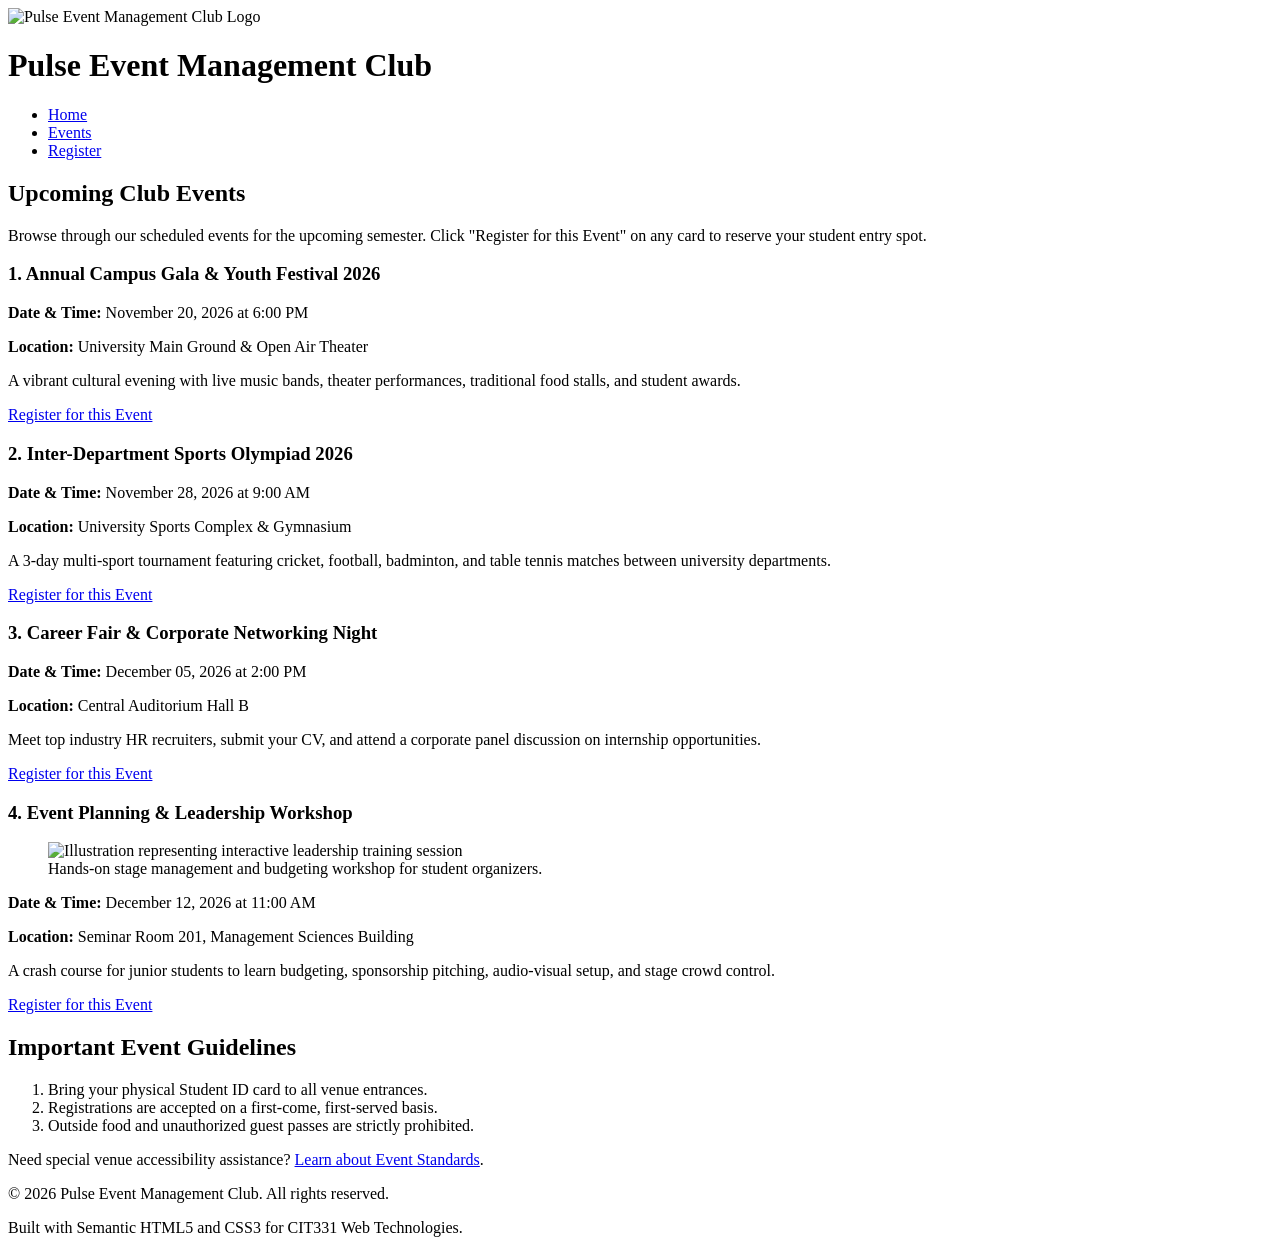
==== events.html @ 61cc9a09 "complete" ====
<!DOCTYPE html>
<html lang="en">
<head>
    <meta charset="UTF-8">
    <meta name="viewport" content="width=device-width, initial-scale=1.0">
    <title>Pulse Event Management Club | Events</title>
    <link rel="stylesheet" href="css/style.css">
</head>
<body>

    <!-- Header Section with Navigation -->
    <header>
        <div class="header-inner">
            <div class="club-brand">
                <img src="images/logo.svg" alt="Pulse Event Management Club Logo" class="logo">
                <h1>Pulse Event Management Club</h1>
            </div>
            <nav>
                <ul>
                    <li><a href="index.html">Home</a></li>
                    <li><a href="events.html" class="active">Events</a></li>
                    <li><a href="register.html">Register</a></li>
                </ul>
            </nav>
        </div>
    </header>

    <!-- Main Content -->
    <main>

        <section class="events-intro">
            <h2>Upcoming Club Events</h2>
            <p>
                Browse through our scheduled events for the upcoming semester. Click "Register for this Event" on any card to reserve your student entry spot.
            </p>
        </section>

        <!-- Events List Container with 4 Semantic Articles -->
        <section class="events-list">

            <!-- Event 1 -->
            <article class="event-card">
                <h3>1. Annual Campus Gala &amp; Youth Festival 2026</h3>
                <p>
                    <strong>Date &amp; Time:</strong> 
                    <time datetime="2026-11-20T18:00">November 20, 2026 at 6:00 PM</time>
                </p>
                <p>
                    <strong>Location:</strong> University Main Ground &amp; Open Air Theater
                </p>
                <p>
                    A vibrant cultural evening with live music bands, theater performances, traditional food stalls, and student awards.
                </p>
                <a href="register.html" class="button">Register for this Event</a>
            </article>

            <!-- Event 2 -->
            <article class="event-card">
                <h3>2. Inter-Department Sports Olympiad 2026</h3>
                <p>
                    <strong>Date &amp; Time:</strong> 
                    <time datetime="2026-11-28T09:00">November 28, 2026 at 9:00 AM</time>
                </p>
                <p>
                    <strong>Location:</strong> University Sports Complex &amp; Gymnasium
                </p>
                <p>
                    A 3-day multi-sport tournament featuring cricket, football, badminton, and table tennis matches between university departments.
                </p>
                <a href="register.html" class="button">Register for this Event</a>
            </article>

            <!-- Event 3 -->
            <article class="event-card">
                <h3>3. Career Fair &amp; Corporate Networking Night</h3>
                <p>
                    <strong>Date &amp; Time:</strong> 
                    <time datetime="2026-12-05T14:00">December 05, 2026 at 2:00 PM</time>
                </p>
                <p>
                    <strong>Location:</strong> Central Auditorium Hall B
                </p>
                <p>
                    Meet top industry HR recruiters, submit your CV, and attend a corporate panel discussion on internship opportunities.
                </p>
                <a href="register.html" class="button">Register for this Event</a>
            </article>

            <!-- Event 4 -->
            <article class="event-card">
                <h3>4. Event Planning &amp; Leadership Workshop</h3>
                
                <figure>
                    <img src="images/bootcamp.svg" alt="Illustration representing interactive leadership training session">
                    <figcaption>Hands-on stage management and budgeting workshop for student organizers.</figcaption>
                </figure>

                <p>
                    <strong>Date &amp; Time:</strong> 
                    <time datetime="2026-12-12T11:00">December 12, 2026 at 11:00 AM</time>
                </p>
                <p>
                    <strong>Location:</strong> Seminar Room 201, Management Sciences Building
                </p>
                <p>
                    A crash course for junior students to learn budgeting, sponsorship pitching, audio-visual setup, and stage crowd control.
                </p>
                <a href="register.html" class="button">Register for this Event</a>
            </article>

        </section>

        <!-- Aside for Event Guidelines & External Link -->
        <aside class="guidelines-aside">
            <h2>Important Event Guidelines</h2>
            <ol>
                <li>Bring your physical Student ID card to all venue entrances.</li>
                <li>Registrations are accepted on a first-come, first-served basis.</li>
                <li>Outside food and unauthorized guest passes are strictly prohibited.</li>
            </ol>
            <p>
                Need special venue accessibility assistance? 
                <a href="https://en.wikipedia.org/wiki/Event_management" target="_blank" rel="noopener noreferrer">Learn about Event Standards</a>.
            </p>
        </aside>

    </main>

    <!-- Footer Section -->
    <footer>
        <p>&copy; 2026 Pulse Event Management Club. All rights reserved.</p>
        <p>Built with Semantic HTML5 and CSS3 for CIT331 Web Technologies.</p>
    </footer>

</body>
</html>
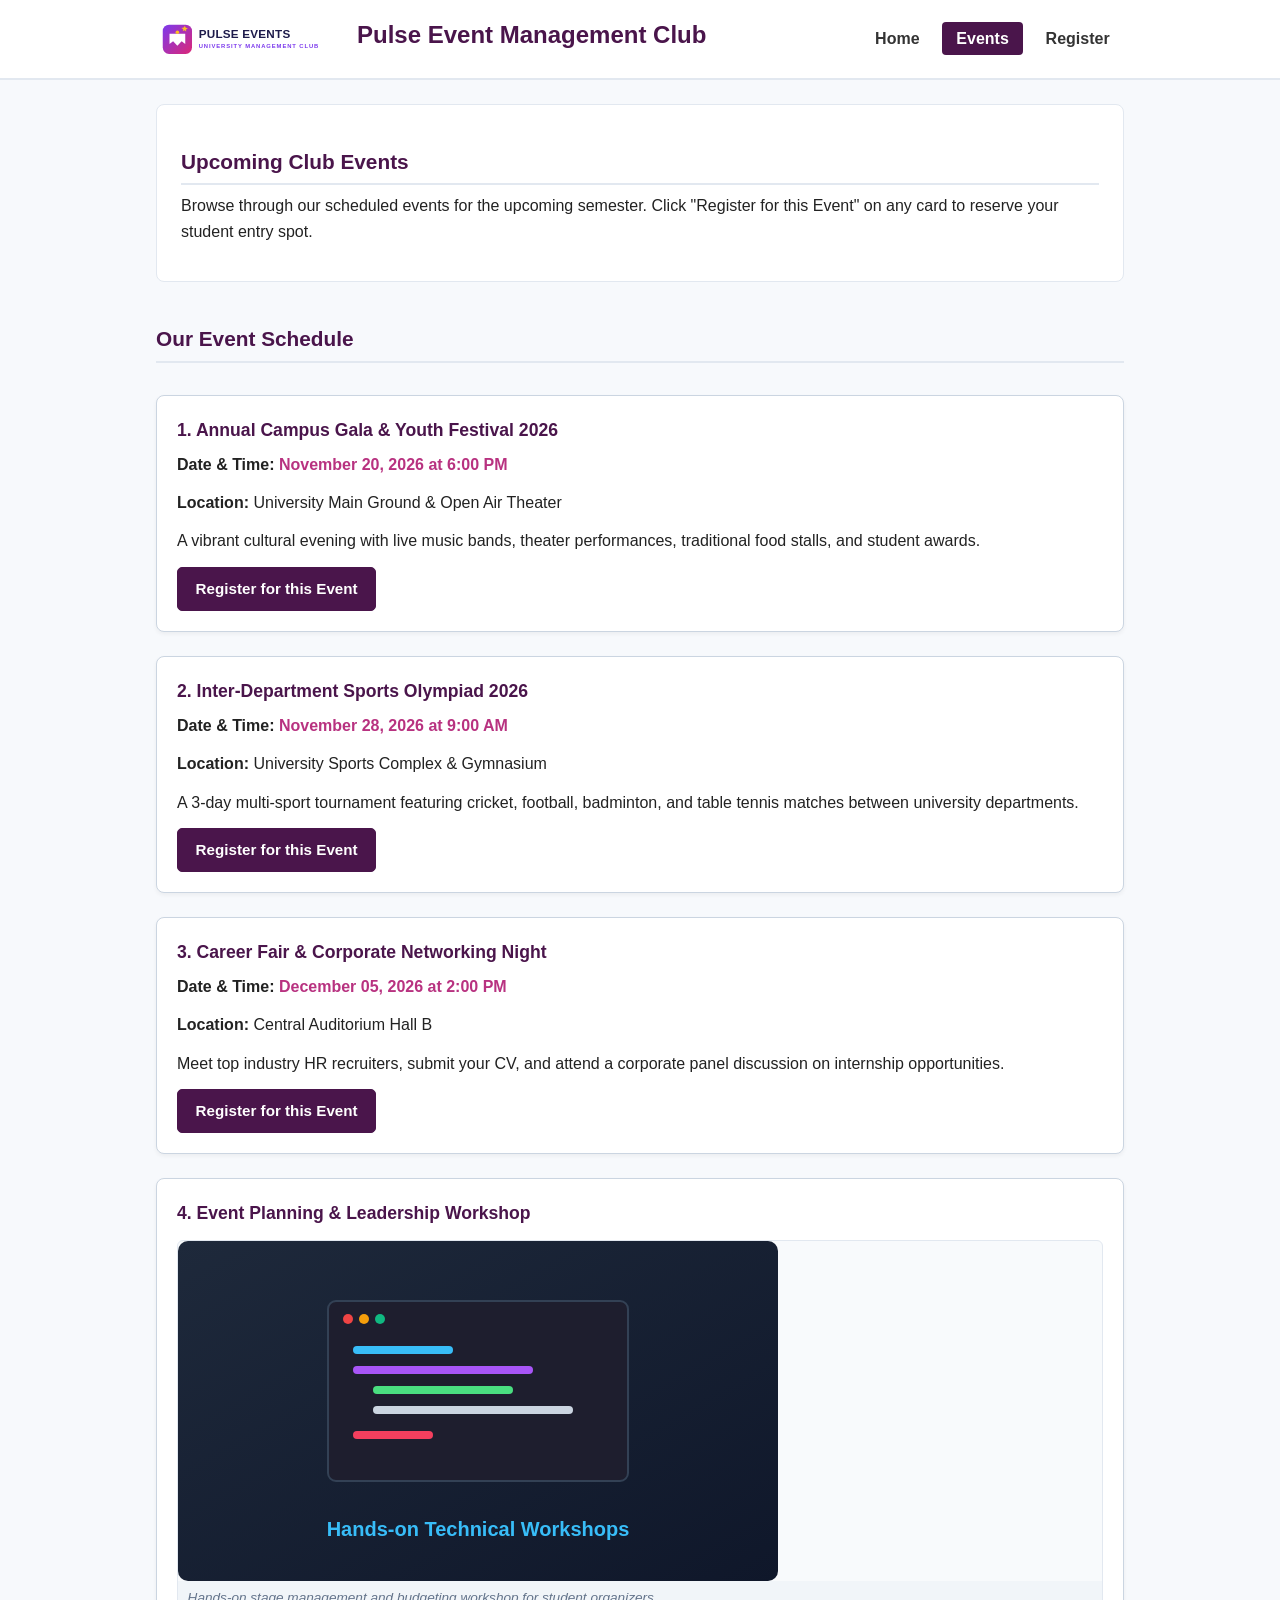
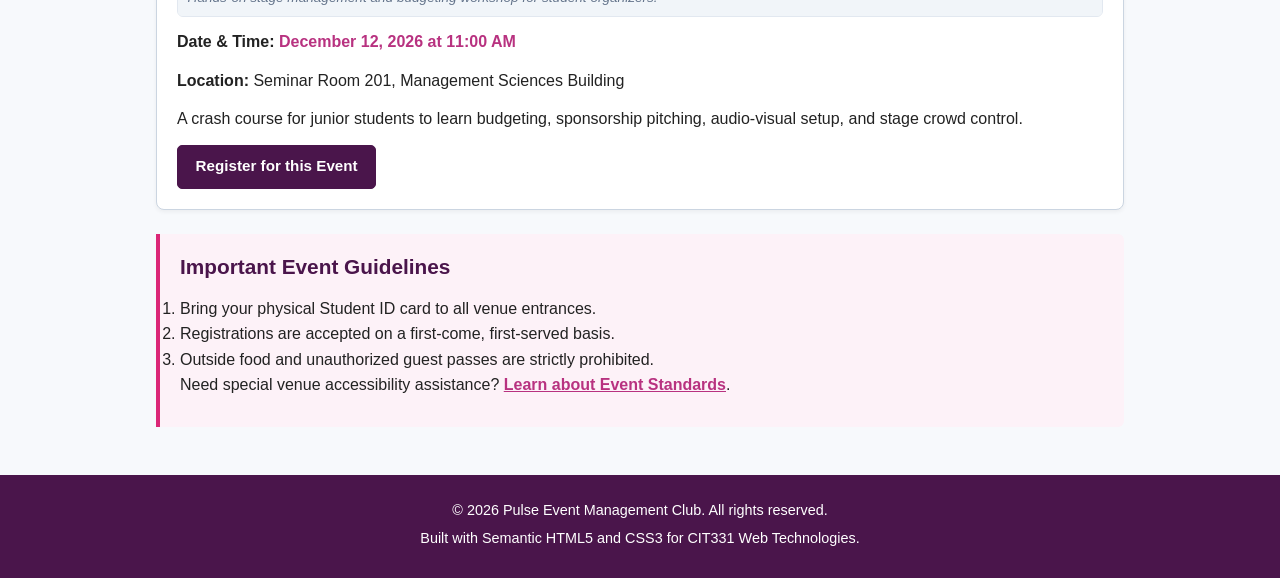
==== commit 41cf1ee4: "some minimal change" ====
--- a/events.html
+++ b/events.html
@@ -37,6 +37,7 @@
 
         <!-- Events List Container with 4 Semantic Articles -->
         <section class="events-list">
+            <h2 class="sr-only">Our Event Schedule</h2>
 
             <!-- Event 1 -->
             <article class="event-card">
--- a/css/style.css
+++ b/css/style.css
@@ -0,0 +1,452 @@
+/* ==========================================================================
+   CIT331 - Assignment 1: Web Technologies
+   Club Event Website Stylesheet: Pulse Event Management Club
+   File: css/style.css
+   ========================================================================== */
+
+/* --------------------------------------------------------------------------
+   1. Box Model & Reset (Universal Selector)
+   -------------------------------------------------------------------------- */
+* {
+    box-sizing: border-box; /* Applied to all elements */
+    margin: 0;
+    padding: 0;
+}
+
+/* --------------------------------------------------------------------------
+   2. Element Selectors (Base Typography & Body)
+   -------------------------------------------------------------------------- */
+body {
+    font-family: Arial, Helvetica, sans-serif; /* Clean readable font stack */
+    line-height: 1.6;
+    color: #222222; /* High contrast dark text */
+    background-color: #f7f9fc; /* Soft light background */
+}
+
+/* Grouping Selector: h1, h2, h3 */
+h1, h2, h3 {
+    color: #4a154b; /* Deep event purple */
+    margin-bottom: 0.5rem;
+}
+
+h1 {
+    font-size: 1.5rem;
+}
+
+h2 {
+    font-size: 1.3rem;
+    border-bottom: 2px solid #e2e8f0;
+    padding-bottom: 0.3rem;
+    margin-top: 1rem;
+}
+
+h3 {
+    font-size: 1.1rem;
+}
+
+p {
+    margin-bottom: 0.8rem;
+}
+
+img {
+    max-width: 100%;
+    height: auto;
+    display: block;
+}
+
+/* Semantic <time> Element */
+time {
+    font-weight: bold;
+    color: #b83280;
+}
+
+/* --------------------------------------------------------------------------
+   3. Header & Navigation (Flexbox Layout)
+   -------------------------------------------------------------------------- */
+header {
+    background-color: #ffffff;
+    border-bottom: 2px solid #e2e8f0;
+}
+
+.header-inner {
+    max-width: 1000px;
+    margin: 0 auto;
+    padding: 1rem;
+    display: flex; /* Flexbox */
+    justify-content: space-between;
+    align-items: center;
+    flex-wrap: wrap;
+    gap: 1rem;
+}
+
+.club-brand {
+    display: flex;
+    align-items: center;
+    gap: 0.75rem;
+}
+
+.logo {
+    height: 45px;
+    width: auto;
+}
+
+/* Descendant Selector: nav a */
+nav a {
+    text-decoration: none;
+    color: #333333;
+    font-weight: bold;
+    padding: 0.5rem 0.9rem;
+    border-radius: 4px;
+    transition: background-color 0.2s ease, color 0.2s ease; /* Transition */
+}
+
+/* Child Selector: nav > ul */
+nav > ul {
+    list-style: none;
+    display: flex; /* Flexbox */
+    gap: 0.5rem;
+}
+
+/* Pseudo-class: :hover */
+nav a:hover {
+    background-color: #f1f5f9;
+    color: #b83280;
+}
+
+/* Class Selector: .active */
+.active {
+    background-color: #4a154b !important;
+    color: #ffffff !important;
+}
+
+/* Focus Pseudo-class for Keyboard Accessibility */
+a:focus,
+button:focus,
+input:focus,
+select:focus {
+    outline: 2px solid #4a154b;
+}
+
+/* --------------------------------------------------------------------------
+   4. Main Content Layout
+   -------------------------------------------------------------------------- */
+main {
+    max-width: 1000px;
+    margin: 1.5rem auto 3rem auto;
+    padding: 0 1rem;
+}
+
+/* Generic Section Spacing */
+section {
+    background-color: #ffffff;
+    border: 1px solid #e2e8f0;
+    border-radius: 8px;
+    padding: 1.5rem;
+    margin-bottom: 1.5rem;
+}
+
+/* --------------------------------------------------------------------------
+   5. Event Cards (Flexbox & Box Model)
+   -------------------------------------------------------------------------- */
+.events-list {
+    display: flex; /* Flexbox Layout for events */
+    flex-direction: column;
+    gap: 1.5rem;
+    background: transparent;
+    border: none;
+    padding: 0;
+}
+
+/* Event Card Box Model: margin, padding, border, border-radius */
+.event-card,
+.featured-card {
+    background-color: #ffffff;
+    border: 1px solid #cbd5e1;
+    border-radius: 8px;
+    padding: 1.25rem;
+    box-shadow: 0 2px 4px rgba(0, 0, 0, 0.05);
+    transition: transform 0.2s ease, box-shadow 0.2s ease; /* Bonus transition */
+}
+
+.event-card:hover,
+.featured-card:hover {
+    transform: translateY(-2px);
+    box-shadow: 0 4px 8px rgba(0, 0, 0, 0.1);
+}
+
+/* Figure & Figcaption */
+figure {
+    margin: 0.8rem 0;
+    border: 1px solid #e2e8f0;
+    border-radius: 6px;
+    overflow: hidden;
+    background-color: #f8fafc;
+}
+
+figcaption {
+    padding: 0.4rem 0.6rem;
+    font-size: 0.85rem;
+    color: #64748b;
+    font-style: italic;
+    background-color: #f1f5f9;
+}
+
+/* --------------------------------------------------------------------------
+   6. Buttons
+   -------------------------------------------------------------------------- */
+.button {
+    display: inline-block;
+    padding: 0.55rem 1.1rem;
+    font-size: 0.95rem;
+    font-weight: bold;
+    text-decoration: none;
+    border-radius: 5px;
+    border: 1px solid #4a154b;
+    background-color: #4a154b;
+    color: #ffffff;
+    cursor: pointer;
+    transition: background-color 0.2s ease;
+}
+
+.button:hover {
+    background-color: #320d33;
+}
+
+.button-outline {
+    background-color: transparent;
+    color: #4a154b;
+}
+
+.button-outline:hover {
+    background-color: #f3e8ff;
+}
+
+.button-danger {
+    background-color: #dc2626;
+    border-color: #dc2626;
+}
+
+.button-danger:hover {
+    background-color: #b91c1c;
+}
+
+/* --------------------------------------------------------------------------
+   7. Aside Box & Attribute Selector
+   -------------------------------------------------------------------------- */
+aside {
+    background-color: #fdf2f8;
+    border-left: 4px solid #db2777;
+    border-radius: 0 6px 6px 0;
+    padding: 1rem 1.25rem;
+    margin-bottom: 1.5rem;
+}
+
+aside h2 {
+    border-bottom: none;
+    margin-top: 0;
+}
+
+/* Attribute Selector: a[href^="https"] */
+a[href^="https"] {
+    color: #b83280;
+    font-weight: bold;
+    text-decoration: underline;
+}
+
+/* --------------------------------------------------------------------------
+   8. Form Styles (register.html)
+   -------------------------------------------------------------------------- */
+/* ID Selector */
+#registrationForm {
+    margin-top: 1rem;
+}
+
+fieldset {
+    border: 1px solid #cbd5e1;
+    border-radius: 6px;
+    padding: 1rem;
+    margin-bottom: 1.2rem;
+}
+
+legend {
+    font-weight: bold;
+    color: #4a154b;
+    padding: 0 0.4rem;
+}
+
+.form-field {
+    margin-bottom: 1rem;
+    display: flex;
+    flex-direction: column;
+    gap: 0.3rem;
+}
+
+label {
+    font-weight: bold;
+    font-size: 0.9rem;
+}
+
+/* Attribute Selectors for Inputs */
+input[type="text"],
+input[type="email"],
+input[type="tel"],
+input[type="number"],
+select {
+    padding: 0.5rem;
+    font-size: 0.95rem;
+    border: 1px solid #cbd5e1;
+    border-radius: 4px;
+    width: 100%;
+}
+
+.radio-options {
+    display: flex;
+    flex-direction: column;
+    gap: 0.4rem;
+    margin-top: 0.4rem;
+}
+
+.radio-options label {
+    font-weight: normal;
+    display: flex;
+    align-items: center;
+    gap: 0.4rem;
+    cursor: pointer;
+}
+
+.form-actions {
+    display: flex;
+    gap: 0.75rem;
+    margin-top: 1rem;
+}
+
+/* Confirmation Box */
+.confirmation-box {
+    display: none;
+    padding: 0.8rem 1rem;
+    background-color: #dcfce7;
+    border: 1px solid #22c55e;
+    color: #14532d;
+    border-radius: 6px;
+    margin-top: 1rem;
+    font-weight: bold;
+}
+
+/* --------------------------------------------------------------------------
+   9. Saved Registrations Table & Empty State
+   -------------------------------------------------------------------------- */
+.saved-header {
+    display: flex;
+    justify-content: space-between;
+    align-items: center;
+    flex-wrap: wrap;
+    gap: 0.5rem;
+    margin-bottom: 0.75rem;
+}
+
+.table-wrapper {
+    overflow-x: auto; /* Responsive table */
+}
+
+table {
+    width: 100%;
+    border-collapse: collapse;
+    margin-top: 0.5rem;
+}
+
+th, td {
+    border: 1px solid #cbd5e1;
+    padding: 0.6rem 0.75rem;
+    text-align: left;
+    font-size: 0.9rem;
+}
+
+th {
+    background-color: #f1f5f9;
+    color: #4a154b;
+}
+
+/* Pseudo-class: :nth-child(even) */
+tbody tr:nth-child(even) {
+    background-color: #f8fafc;
+}
+
+.empty-message {
+    color: #64748b;
+    font-style: italic;
+    margin-top: 0.8rem;
+}
+
+/* --------------------------------------------------------------------------
+   10. Footer
+   -------------------------------------------------------------------------- */
+footer {
+    background-color: #4a154b;
+    color: #ffffff;
+    text-align: center;
+    padding: 1.5rem 1rem;
+    margin-top: 2rem;
+    font-size: 0.9rem;
+}
+
+footer p {
+    margin-bottom: 0.3rem;
+}
+
+/* --------------------------------------------------------------------------
+   11. Responsive Design (@media query for Mobile)
+   -------------------------------------------------------------------------- */
+@media (max-width: 768px) {
+    .header-inner {
+        flex-direction: column;
+        align-items: flex-start;
+    }
+
+    nav > ul {
+        width: 100%;
+        flex-wrap: wrap;
+    }
+
+    .form-actions {
+        flex-direction: column;
+    }
+
+    .button {
+        width: 100%;
+        text-align: center;
+    }
+}
+
+/* --------------------------------------------------------------------------
+   12. Bonus: Dark Mode Scheme (prefers-color-scheme: dark)
+   -------------------------------------------------------------------------- */
+@media (prefers-color-scheme: dark) {
+    body {
+        background-color: #121212;
+        color: #e0e0e0;
+    }
+
+    header, section, .event-card, .featured-card {
+        background-color: #1e1e1e;
+        border-color: #333333;
+    }
+
+    h1, h2, h3, legend {
+        color: #f472b6;
+    }
+
+    input, select {
+        background-color: #2a2a2a;
+        color: #ffffff;
+        border-color: #444444;
+    }
+
+    th {
+        background-color: #2a2a2a;
+        color: #f472b6;
+    }
+
+    tbody tr:nth-child(even) {
+        background-color: #181818;
+    }
+}
